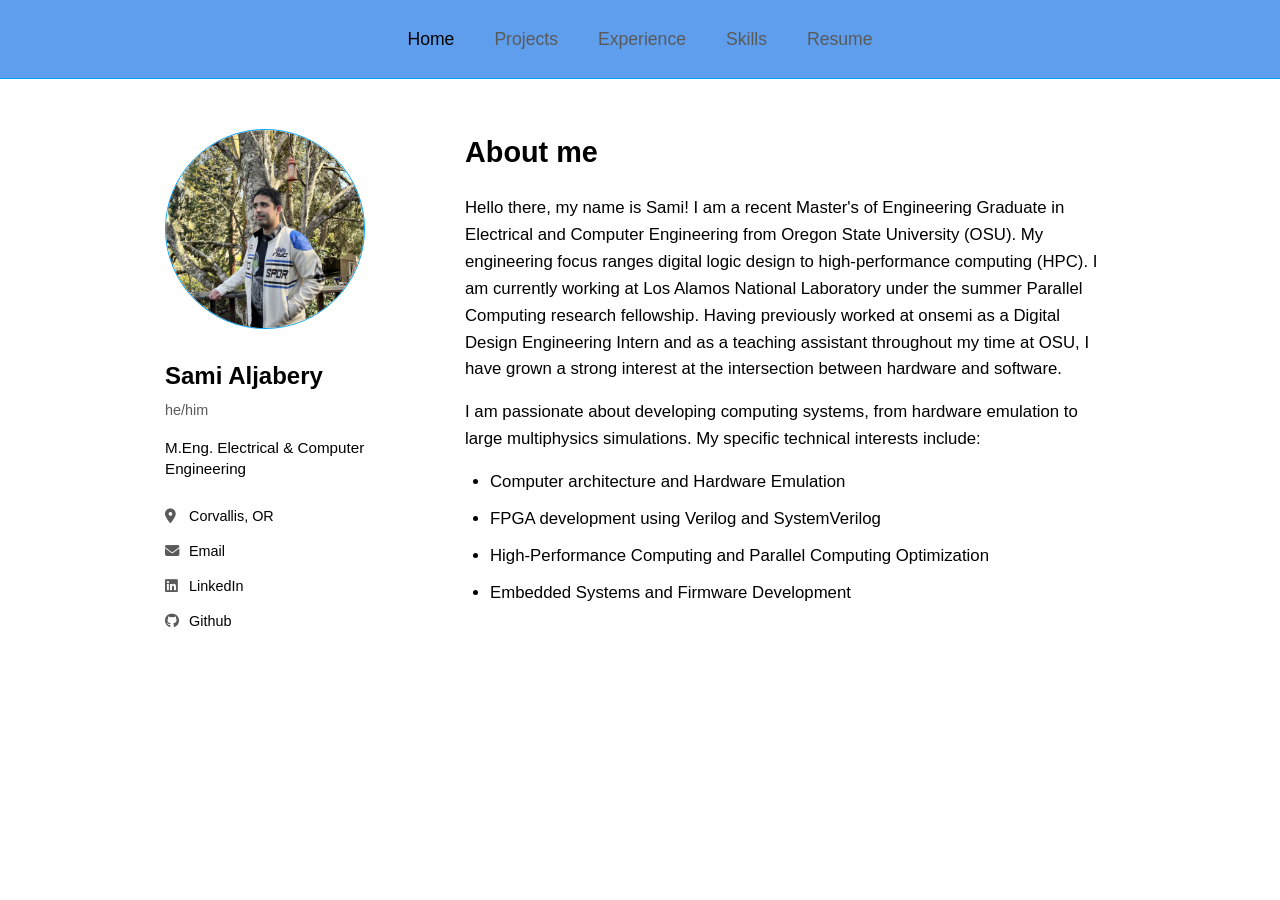
==== index.html @ 1bad9d56 "Changes to home page" ====
<!DOCTYPE html>
<html lang="en">
<head>
<meta charset="UTF-8">
<meta name="viewport" content="width=device-width, initial-scale=1.0">
<title>Sami Aljabery — Portfolio</title>
<link rel="stylesheet" href="style.css">
<!-- FontAwesome for the sidebar icons -->
<link rel="stylesheet" href="https://cdnjs.cloudflare.com/ajax/libs/font-awesome/6.4.0/css/all.min.css">
</head>
<body>

<nav>
    <div class="nav-inner">
        <a href="index.html" class="active">Home</a>
        <a href="projects.html">Projects</a>
        <a href="experience.html">Experience</a>
        <a href="skills.html">Skills</a>
        <a href="assets/Sami_Aljabery_Resume.pdf" target="_blank" rel="noopener">Resume</a>
    </div>
</nav>

<div class="container">
    <!-- Left Sidebar -->
    <aside class="sidebar">
        <!-- Make sure to place a square image in your assets folder -->
        <img src="assets/IMG_7011.jpg" alt="Sami Aljabery" class="profile-pic">
        <h2>Sami Aljabery</h2>
        <p class="pronouns">he/him</p>
        <p class="title">M.Eng. Electrical & Computer Engineering</p>
        
        <div class="contact-links">
            <p><i class="fas fa-map-marker-alt"></i> Corvallis, OR</p>
            <p><i class="fas fa-envelope"></i> <a href="mailto:aljasam04@gmail.com">Email</a></p>
            <p><i class="fab fa-linkedin"></i> <a href="https://www.linkedin.com/in/samialjabery">LinkedIn</a></p>
            <p><i class="fab fa-github"></i> <a href="https://github.com/Aljabmuj">Github</a></p>
        </div>
    </aside>

    <!-- Right Main Content -->
    <main class="content">
        <h1>About me</h1>
        <p>
            Hello there, my name is Sami! I am a recent Master's of Engineering Graduate in Electrical and Computer Engineering from Oregon State University (OSU). My engineering focus ranges digital logic design to high-performance computing (HPC). I am currently working at Los Alamos National Laboratory under the summer Parallel Computing research fellowship. Having previously worked at onsemi as a Digital Design Engineering Intern and as a teaching assistant throughout my time at OSU, I have grown a strong interest at the intersection between hardware and software.
        </p>
        <p>
            I am passionate about developing computing systems, from hardware emulation to large multiphysics simulations. My specific technical interests include:
        </p>
        
        <ul>
            <li>Computer architecture and Hardware Emulation</li>
            <li>FPGA development using Verilog and SystemVerilog</li>
            <li>High-Performance Computing and Parallel Computing Optimization</li>
            <li>Embedded Systems and Firmware Development</li>
        </ul>
    </main>
</div>

</body>
</html>
---- style.css ----
/* Core Variables & Typography */
:root {
    --text-main: #000000;
    --text-light: #5a5a5a;
    --link-color: #3b82f6; /* A clean, accessible blue for links */
    --bg-color: #ffffff;
    --border-color: #00a2ff;
    --sans: "Inter", -apple-system, BlinkMacSystemFont, "Segoe UI", Roboto, Helvetica, Arial, sans-serif;
}

* { 
    margin: 0; 
    padding: 0; 
    box-sizing: border-box; 
}

body {
    font-family: var(--sans);
    background-color: var(--bg-color);
    color: var(--text-main);
    line-height: 1.6;
    -webkit-font-smoothing: antialiased;
}

/* Top Navigation */
nav {
    border-bottom: 1px solid var(--border-color);
    padding: 25px 0;
    background: #5e9eed;
}

.nav-inner {
    max-width: 1100px;
    margin: 0 auto;
    display: flex;
    justify-content: center;
    gap: 40px;
}

.nav-inner a {
    text-decoration: none;
    color: var(--text-light);
    font-size: 1.1rem;
    transition: color 0.2s ease;
}

.nav-inner a.active, .nav-inner a:hover {
    color: var(--text-main);
    font-weight: 500;
}

/* Main Layout Grid */
.container {
    max-width: 1000px;
    margin: 50px auto;
    display: flex;
    gap: 60px;
    padding: 0 25px;
}

/* Left Sidebar */
.sidebar {
    flex: 0 0 240px;
}

.profile-pic {
    width: 200px;
    height: 200px;
    border-radius: 50%;
    object-fit: cover;
    margin-bottom: 20px;
    border: 1px solid var(--border-color);
}

.sidebar h2 {
    font-size: 1.5rem;
    font-weight: 700;
    margin-bottom: 4px;
}

.pronouns {
    color: var(--text-light);
    font-size: 0.9rem;
    margin-bottom: 15px;
}

.title {
    font-size: 0.95rem;
    margin-bottom: 25px;
    color: var(--text-main);
    line-height: 1.4;
}

/* Sidebar Icon List */
.contact-links p {
    font-size: 0.9rem;
    margin-bottom: 12px;
    color: var(--text-main);
    display: flex;
    align-items: center;
}

.contact-links i {
    width: 24px; /* Ensures icons align perfectly vertically */
    color: var(--text-light);
}

.contact-links a {
    text-decoration: none;
    color: var(--text-main);
}

.contact-links a:hover {
    text-decoration: underline;
}

/* Right Content Area */
.content {
    flex: 1;
}

.content h1 {
    font-size: 1.8rem;
    font-weight: 700;
    margin-bottom: 20px;
    color: var(--text-main);
}

.content h1:not(:first-child) {
    margin-top: 40px;
}

.content p {
    margin-bottom: 16px;
    font-size: 1.05rem;
    color: var(--text-main);
}

.content ul {
    margin-left: 25px;
    margin-bottom: 30px;
}

.content li {
    margin-bottom: 10px;
    font-size: 1.05rem;
    color: var(--text-main);
}

.content a {
    color: var(--link-color);
    text-decoration: none;
}

.content a:hover {
    text-decoration: underline;
}

/* Mobile Responsiveness */
@media (max-width: 768px) {
    .container {
        flex-direction: column;
        align-items: center;
        gap: 40px;
    }
    
    .sidebar {
        text-align: center;
    }
    
    .contact-links p {
        justify-content: center;
    }
    
    .nav-inner {
        gap: 20px;
        flex-wrap: wrap;
    }
}

/* --- Additions for Experience, Projects, and Skills --- */

.list-item {
    margin-bottom: 35px;
}

.item-header {
    display: flex;
    justify-content: space-between;
    align-items: baseline;
    margin-bottom: 5px;
    flex-wrap: wrap;
    gap: 10px;
}

.item-header h3 {
    font-size: 1.25rem;
    font-weight: 600;
    color: var(--text-main);
}

.date {
    font-size: 0.9rem;
    color: var(--text-light);
    white-space: nowrap;
}

.org {
    font-weight: 500;
    color: var(--text-main);
    margin-bottom: 8px;
    font-size: 1.05rem;
}

.award-badge {
    font-size: 0.75rem;
    color: #b48600;
    border: 1px solid #b48600;
    padding: 2px 8px;
    border-radius: 12px;
    margin-left: 10px;
    vertical-align: middle;
}

.chip-container {
    display: flex;
    flex-wrap: wrap;
    gap: 8px;
    margin-top: 10px;
}

.chip {
    background: #f8f9fa;
    color: var(--text-light);
    padding: 4px 12px;
    border-radius: 15px;
    font-size: 0.85rem;
    border: 1px solid var(--border-color);
}

.skills-grid {
    display: grid;
    grid-template-columns: repeat(auto-fit, minmax(220px, 1fr));
    gap: 30px;
    margin-top: 20px;
}

.skill-category h3 {
    font-size: 1.1rem;
    border-bottom: 1px solid var(--border-color);
    padding-bottom: 8px;
    margin-bottom: 15px;
}
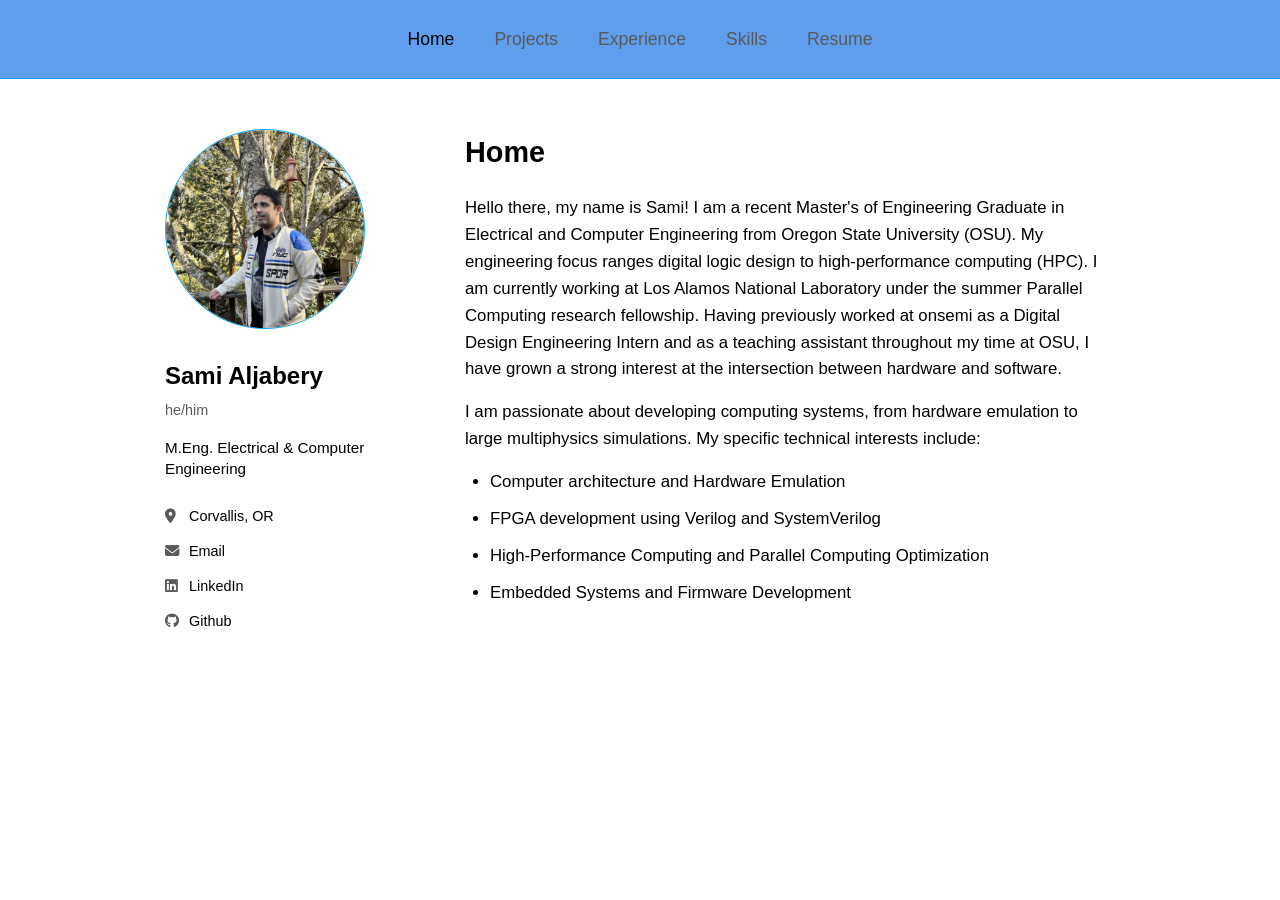
==== commit 2fa9d24e: "Enforce home page" ====
--- a/index.html
+++ b/index.html
@@ -39,7 +39,7 @@
 
     <!-- Right Main Content -->
     <main class="content">
-        <h1>About me</h1>
+        <h1>Home</h1>
         <p>
             Hello there, my name is Sami! I am a recent Master's of Engineering Graduate in Electrical and Computer Engineering from Oregon State University (OSU). My engineering focus ranges digital logic design to high-performance computing (HPC). I am currently working at Los Alamos National Laboratory under the summer Parallel Computing research fellowship. Having previously worked at onsemi as a Digital Design Engineering Intern and as a teaching assistant throughout my time at OSU, I have grown a strong interest at the intersection between hardware and software.
         </p>
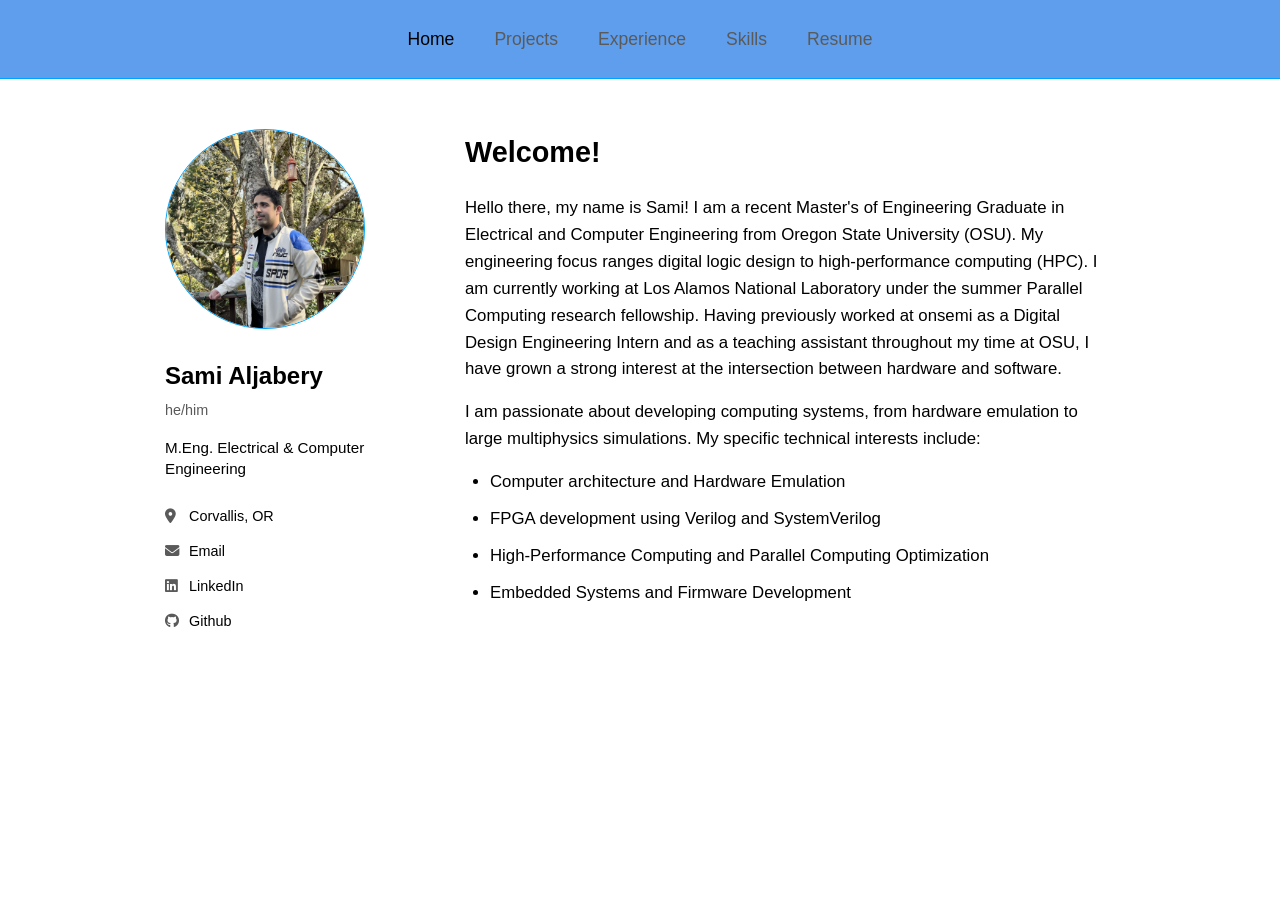
==== commit d975c756: "Welcome message" ====
--- a/index.html
+++ b/index.html
@@ -39,7 +39,7 @@
 
     <!-- Right Main Content -->
     <main class="content">
-        <h1>Home</h1>
+        <h1>Welcome!</h1>
         <p>
             Hello there, my name is Sami! I am a recent Master's of Engineering Graduate in Electrical and Computer Engineering from Oregon State University (OSU). My engineering focus ranges digital logic design to high-performance computing (HPC). I am currently working at Los Alamos National Laboratory under the summer Parallel Computing research fellowship. Having previously worked at onsemi as a Digital Design Engineering Intern and as a teaching assistant throughout my time at OSU, I have grown a strong interest at the intersection between hardware and software.
         </p>
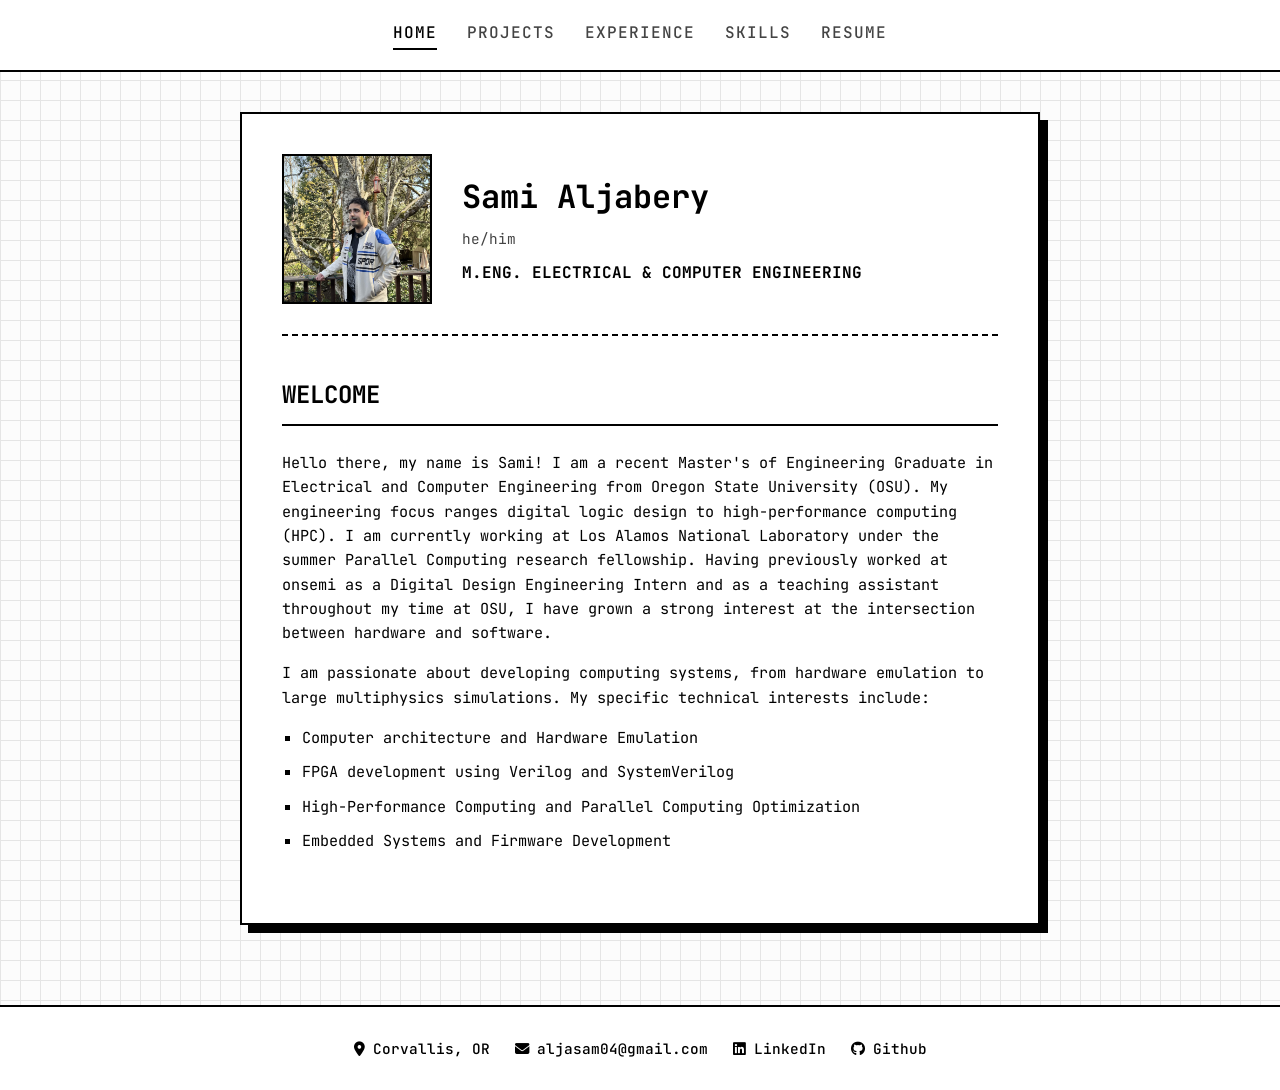
==== commit a93faccd: "new style" ====
--- a/index.html
+++ b/index.html
@@ -5,7 +5,6 @@
 <meta name="viewport" content="width=device-width, initial-scale=1.0">
 <title>Sami Aljabery — Portfolio</title>
 <link rel="stylesheet" href="style.css">
-<!-- FontAwesome for the sidebar icons -->
 <link rel="stylesheet" href="https://cdnjs.cloudflare.com/ajax/libs/font-awesome/6.4.0/css/all.min.css">
 </head>
 <body>
@@ -21,25 +20,17 @@
 </nav>
 
 <div class="container">
-    <!-- Left Sidebar -->
-    <aside class="sidebar">
-        <!-- Make sure to place a square image in your assets folder -->
+    <div class="hero">
         <img src="assets/IMG_7011.jpg" alt="Sami Aljabery" class="profile-pic">
-        <h2>Sami Aljabery</h2>
-        <p class="pronouns">he/him</p>
-        <p class="title">M.Eng. Electrical & Computer Engineering</p>
-        
-        <div class="contact-links">
-            <p><i class="fas fa-map-marker-alt"></i> Corvallis, OR</p>
-            <p><i class="fas fa-envelope"></i> <a href="mailto:aljasam04@gmail.com">Email</a></p>
-            <p><i class="fab fa-linkedin"></i> <a href="https://www.linkedin.com/in/samialjabery">LinkedIn</a></p>
-            <p><i class="fab fa-github"></i> <a href="https://github.com/Aljabmuj">Github</a></p>
+        <div class="hero-text">
+            <h1>Sami Aljabery</h1>
+            <p class="pronouns">he/him</p>
+            <p class="title">M.Eng. Electrical & Computer Engineering</p>
         </div>
-    </aside>
+    </div>
 
-    <!-- Right Main Content -->
     <main class="content">
-        <h1>Welcome!</h1>
+        <h1>Welcome</h1>
         <p>
             Hello there, my name is Sami! I am a recent Master's of Engineering Graduate in Electrical and Computer Engineering from Oregon State University (OSU). My engineering focus ranges digital logic design to high-performance computing (HPC). I am currently working at Los Alamos National Laboratory under the summer Parallel Computing research fellowship. Having previously worked at onsemi as a Digital Design Engineering Intern and as a teaching assistant throughout my time at OSU, I have grown a strong interest at the intersection between hardware and software.
         </p>
@@ -56,5 +47,14 @@
     </main>
 </div>
 
+<footer>
+    <div class="footer-inner">
+        <p><i class="fas fa-map-marker-alt"></i> Corvallis, OR</p>
+        <p><i class="fas fa-envelope"></i> <a href="mailto:aljasam04@gmail.com">aljasam04@gmail.com</a></p>
+        <p><i class="fab fa-linkedin"></i> <a href="https://www.linkedin.com/in/samialjabery">LinkedIn</a></p>
+        <p><i class="fab fa-github"></i> <a href="https://github.com/Aljabmuj">Github</a></p>
+    </div>
+</footer>
+
 </body>
-</html>
+</html>
--- a/style.css
+++ b/style.css
@@ -1,253 +1,298 @@
-/* Core Variables & Typography */
+/* Core Variables & Typography - Schematic Minimalist */
+@import url('https://fonts.googleapis.com/css2?family=JetBrains+Mono:wght@400;500;700&display=swap');
+
 :root {
     --text-main: #000000;
-    --text-light: #5a5a5a;
-    --link-color: #3b82f6; /* A clean, accessible blue for links */
+    --text-light: #444444;
+    --border-color: #000000;
     --bg-color: #ffffff;
-    --border-color: #00a2ff;
-    --sans: "Inter", -apple-system, BlinkMacSystemFont, "Segoe UI", Roboto, Helvetica, Arial, sans-serif;
+    --grid-color: #e5e5e5;
+    --mono: "JetBrains Mono", "Courier New", Courier, monospace;
 }
 
 * { 
     margin: 0; 
     padding: 0; 
     box-sizing: border-box; 
+    /* Force sharp edges for the schematic look */
+    border-radius: 0 !important; 
 }
 
 body {
-    font-family: var(--sans);
-    background-color: var(--bg-color);
+    font-family: var(--mono);
     color: var(--text-main);
     line-height: 1.6;
     -webkit-font-smoothing: antialiased;
+    /* Blueprint/Schematic Grid Background */
+    background-color: #fcfcfc;
+    background-image: 
+        linear-gradient(var(--grid-color) 1px, transparent 1px),
+        linear-gradient(90deg, var(--grid-color) 1px, transparent 1px);
+    background-size: 20px 20px;
+    display: flex;
+    flex-direction: column;
+    min-height: 100vh;
 }
 
 /* Top Navigation */
 nav {
-    border-bottom: 1px solid var(--border-color);
-    padding: 25px 0;
-    background: #5e9eed;
+    border-bottom: 2px solid var(--border-color);
+    padding: 20px 0;
+    background: var(--bg-color);
+    position: sticky;
+    top: 0;
+    z-index: 100;
 }
 
 .nav-inner {
-    max-width: 1100px;
+    max-width: 800px;
     margin: 0 auto;
     display: flex;
     justify-content: center;
-    gap: 40px;
+    gap: 30px;
+    flex-wrap: wrap;
+    padding: 0 20px;
 }
 
 .nav-inner a {
     text-decoration: none;
     color: var(--text-light);
-    font-size: 1.1rem;
-    transition: color 0.2s ease;
+    font-size: 1rem;
+    font-weight: 500;
+    text-transform: uppercase;
+    letter-spacing: 1px;
+    padding-bottom: 2px;
+    border-bottom: 2px solid transparent;
+    transition: all 0.2s ease;
 }
 
 .nav-inner a.active, .nav-inner a:hover {
     color: var(--text-main);
-    font-weight: 500;
-}
-
-/* Main Layout Grid */
+    border-bottom: 2px solid var(--border-color);
+}
+
+/* Main Layout Wrapper */
 .container {
-    max-width: 1000px;
-    margin: 50px auto;
-    display: flex;
-    gap: 60px;
-    padding: 0 25px;
-}
-
-/* Left Sidebar */
-.sidebar {
-    flex: 0 0 240px;
+    max-width: 800px;
+    margin: 40px auto;
+    padding: 40px;
+    background: var(--bg-color);
+    border: 2px solid var(--border-color);
+    box-shadow: 8px 8px 0px var(--border-color);
+    flex: 1; /* Pushes footer down */
+}
+
+/* Hero Section (Index Only) */
+.hero {
+    display: flex;
+    align-items: center;
+    gap: 30px;
+    margin-bottom: 40px;
+    padding-bottom: 30px;
+    border-bottom: 2px dashed var(--border-color);
 }
 
 .profile-pic {
-    width: 200px;
-    height: 200px;
-    border-radius: 50%;
+    width: 150px;
+    height: 150px;
     object-fit: cover;
-    margin-bottom: 20px;
-    border: 1px solid var(--border-color);
-}
-
-.sidebar h2 {
-    font-size: 1.5rem;
-    font-weight: 700;
-    margin-bottom: 4px;
-}
-
-.pronouns {
+    border: 2px solid var(--border-color);
+    /* Square profile pic for schematic look */
+}
+
+.hero h1 {
+    font-size: 2rem;
+    margin-top: 0;
+    margin-bottom: 5px;
+}
+
+.hero .pronouns {
     color: var(--text-light);
     font-size: 0.9rem;
-    margin-bottom: 15px;
-}
-
-.title {
-    font-size: 0.95rem;
+    margin-bottom: 10px;
+}
+
+.hero .title {
+    font-size: 1rem;
+    font-weight: 700;
+    text-transform: uppercase;
+}
+
+/* Content Area */
+.content h1 {
+    font-size: 1.5rem;
+    font-weight: 700;
+    text-transform: uppercase;
+    border-bottom: 2px solid var(--border-color);
+    padding-bottom: 10px;
     margin-bottom: 25px;
-    color: var(--text-main);
-    line-height: 1.4;
-}
-
-/* Sidebar Icon List */
-.contact-links p {
-    font-size: 0.9rem;
-    margin-bottom: 12px;
-    color: var(--text-main);
-    display: flex;
-    align-items: center;
-}
-
-.contact-links i {
-    width: 24px; /* Ensures icons align perfectly vertically */
-    color: var(--text-light);
-}
-
-.contact-links a {
-    text-decoration: none;
-    color: var(--text-main);
-}
-
-.contact-links a:hover {
-    text-decoration: underline;
-}
-
-/* Right Content Area */
-.content {
-    flex: 1;
-}
-
-.content h1 {
-    font-size: 1.8rem;
-    font-weight: 700;
-    margin-bottom: 20px;
-    color: var(--text-main);
-}
-
-.content h1:not(:first-child) {
     margin-top: 40px;
+}
+
+.content h1:first-child {
+    margin-top: 0;
 }
 
 .content p {
     margin-bottom: 16px;
-    font-size: 1.05rem;
-    color: var(--text-main);
+    font-size: 0.95rem;
 }
 
 .content ul {
-    margin-left: 25px;
+    margin-left: 20px;
     margin-bottom: 30px;
+    list-style-type: square;
 }
 
 .content li {
     margin-bottom: 10px;
-    font-size: 1.05rem;
-    color: var(--text-main);
+    font-size: 0.95rem;
 }
 
 .content a {
-    color: var(--link-color);
+    color: var(--text-main);
+    text-decoration: underline;
+    font-weight: 700;
+}
+
+.content a:hover {
+    background-color: var(--text-main);
+    color: var(--bg-color);
     text-decoration: none;
 }
 
-.content a:hover {
+/* List Items (Experience & Projects) */
+.list-item {
+    margin-bottom: 40px;
+}
+
+.item-header {
+    display: flex;
+    justify-content: space-between;
+    align-items: baseline;
+    margin-bottom: 5px;
+    flex-wrap: wrap;
+    gap: 10px;
+}
+
+.item-header h3 {
+    font-size: 1.1rem;
+    font-weight: 700;
+}
+
+.date {
+    font-size: 0.85rem;
+    font-weight: 700;
+    color: var(--text-main);
+    background: #e5e5e5;
+    padding: 2px 8px;
+    border: 1px solid var(--border-color);
+    white-space: nowrap;
+}
+
+.org {
+    font-weight: 700;
+    text-transform: uppercase;
+    color: var(--text-light);
+    margin-bottom: 12px;
+    font-size: 0.9rem;
+    letter-spacing: 0.5px;
+}
+
+.award-badge {
+    font-size: 0.75rem;
+    text-transform: uppercase;
+    font-weight: 700;
+    border: 1px dashed var(--border-color);
+    padding: 2px 8px;
+    margin-left: 10px;
+    vertical-align: middle;
+}
+
+/* Chips / Tech Stack */
+.chip-container {
+    display: flex;
+    flex-wrap: wrap;
+    gap: 8px;
+    margin-top: 15px;
+}
+
+.chip {
+    background: var(--bg-color);
+    color: var(--text-main);
+    padding: 4px 10px;
+    font-size: 0.8rem;
+    font-weight: 700;
+    text-transform: uppercase;
+    border: 1px solid var(--border-color);
+}
+
+/* Skills Grid */
+.skills-grid {
+    display: grid;
+    grid-template-columns: repeat(auto-fit, minmax(250px, 1fr));
+    gap: 30px;
+    margin-top: 20px;
+}
+
+.skill-category h3 {
+    font-size: 1rem;
+    text-transform: uppercase;
+    border-bottom: 1px dashed var(--border-color);
+    padding-bottom: 8px;
+    margin-bottom: 15px;
+}
+
+/* Global Footer */
+footer {
+    background: var(--bg-color);
+    border-top: 2px solid var(--border-color);
+    padding: 30px 20px;
+    margin-top: 40px;
+}
+
+.footer-inner {
+    max-width: 800px;
+    margin: 0 auto;
+    display: flex;
+    justify-content: center;
+    gap: 25px;
+    flex-wrap: wrap;
+}
+
+.footer-inner p {
+    font-size: 0.9rem;
+    display: flex;
+    align-items: center;
+    gap: 8px;
+    font-weight: 500;
+}
+
+.footer-inner a {
+    color: var(--text-main);
+    text-decoration: none;
+}
+
+.footer-inner a:hover {
     text-decoration: underline;
 }
 
 /* Mobile Responsiveness */
 @media (max-width: 768px) {
     .container {
-        flex-direction: column;
-        align-items: center;
-        gap: 40px;
+        margin: 20px;
+        padding: 25px;
+        box-shadow: 4px 4px 0px var(--border-color);
     }
     
-    .sidebar {
+    .hero {
+        flex-direction: column;
         text-align: center;
     }
     
-    .contact-links p {
-        justify-content: center;
+    .footer-inner {
+        flex-direction: column;
+        align-items: center;
+        gap: 15px;
     }
-    
-    .nav-inner {
-        gap: 20px;
-        flex-wrap: wrap;
-    }
-}
-
-/* --- Additions for Experience, Projects, and Skills --- */
-
-.list-item {
-    margin-bottom: 35px;
-}
-
-.item-header {
-    display: flex;
-    justify-content: space-between;
-    align-items: baseline;
-    margin-bottom: 5px;
-    flex-wrap: wrap;
-    gap: 10px;
-}
-
-.item-header h3 {
-    font-size: 1.25rem;
-    font-weight: 600;
-    color: var(--text-main);
-}
-
-.date {
-    font-size: 0.9rem;
-    color: var(--text-light);
-    white-space: nowrap;
-}
-
-.org {
-    font-weight: 500;
-    color: var(--text-main);
-    margin-bottom: 8px;
-    font-size: 1.05rem;
-}
-
-.award-badge {
-    font-size: 0.75rem;
-    color: #b48600;
-    border: 1px solid #b48600;
-    padding: 2px 8px;
-    border-radius: 12px;
-    margin-left: 10px;
-    vertical-align: middle;
-}
-
-.chip-container {
-    display: flex;
-    flex-wrap: wrap;
-    gap: 8px;
-    margin-top: 10px;
-}
-
-.chip {
-    background: #f8f9fa;
-    color: var(--text-light);
-    padding: 4px 12px;
-    border-radius: 15px;
-    font-size: 0.85rem;
-    border: 1px solid var(--border-color);
-}
-
-.skills-grid {
-    display: grid;
-    grid-template-columns: repeat(auto-fit, minmax(220px, 1fr));
-    gap: 30px;
-    margin-top: 20px;
-}
-
-.skill-category h3 {
-    font-size: 1.1rem;
-    border-bottom: 1px solid var(--border-color);
-    padding-bottom: 8px;
-    margin-bottom: 15px;
-}
+}
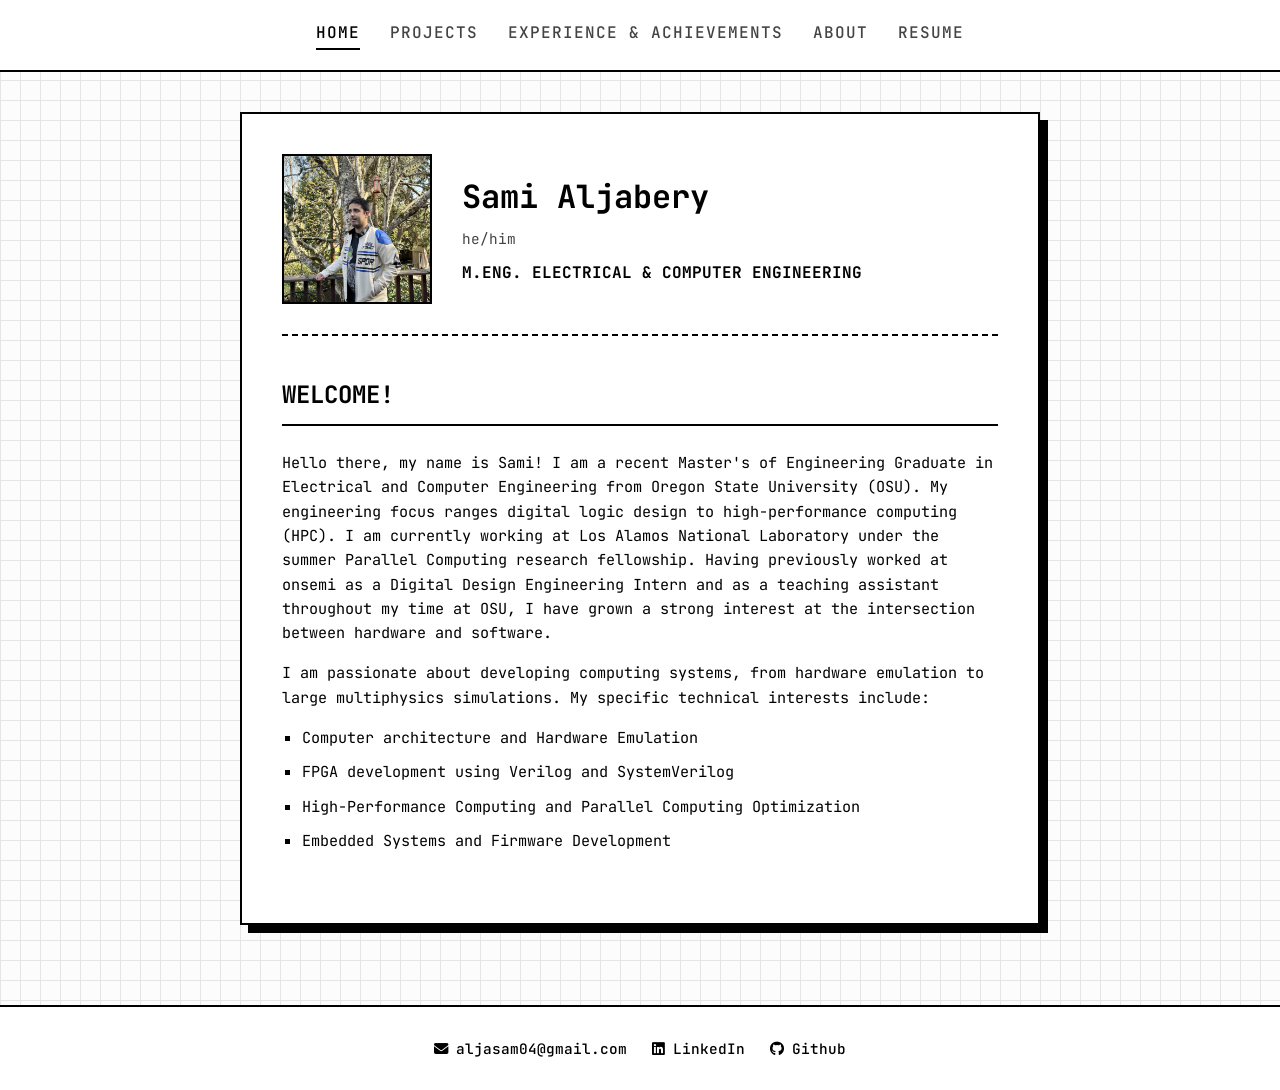
==== commit f7f460f0: "Updated experience to include awards" ====
--- a/index.html
+++ b/index.html
@@ -13,8 +13,8 @@
     <div class="nav-inner">
         <a href="index.html" class="active">Home</a>
         <a href="projects.html">Projects</a>
-        <a href="experience.html">Experience</a>
-        <a href="skills.html">Skills</a>
+        <a href="experience.html">Experience & Achievements</a>
+        <a href="skills.html">About</a>
         <a href="assets/Sami_Aljabery_Resume.pdf" target="_blank" rel="noopener">Resume</a>
     </div>
 </nav>
@@ -30,7 +30,7 @@
     </div>
 
     <main class="content">
-        <h1>Welcome</h1>
+        <h1>Welcome!</h1>
         <p>
             Hello there, my name is Sami! I am a recent Master's of Engineering Graduate in Electrical and Computer Engineering from Oregon State University (OSU). My engineering focus ranges digital logic design to high-performance computing (HPC). I am currently working at Los Alamos National Laboratory under the summer Parallel Computing research fellowship. Having previously worked at onsemi as a Digital Design Engineering Intern and as a teaching assistant throughout my time at OSU, I have grown a strong interest at the intersection between hardware and software.
         </p>
@@ -49,7 +49,6 @@
 
 <footer>
     <div class="footer-inner">
-        <p><i class="fas fa-map-marker-alt"></i> Corvallis, OR</p>
         <p><i class="fas fa-envelope"></i> <a href="mailto:aljasam04@gmail.com">aljasam04@gmail.com</a></p>
         <p><i class="fab fa-linkedin"></i> <a href="https://www.linkedin.com/in/samialjabery">LinkedIn</a></p>
         <p><i class="fab fa-github"></i> <a href="https://github.com/Aljabmuj">Github</a></p>
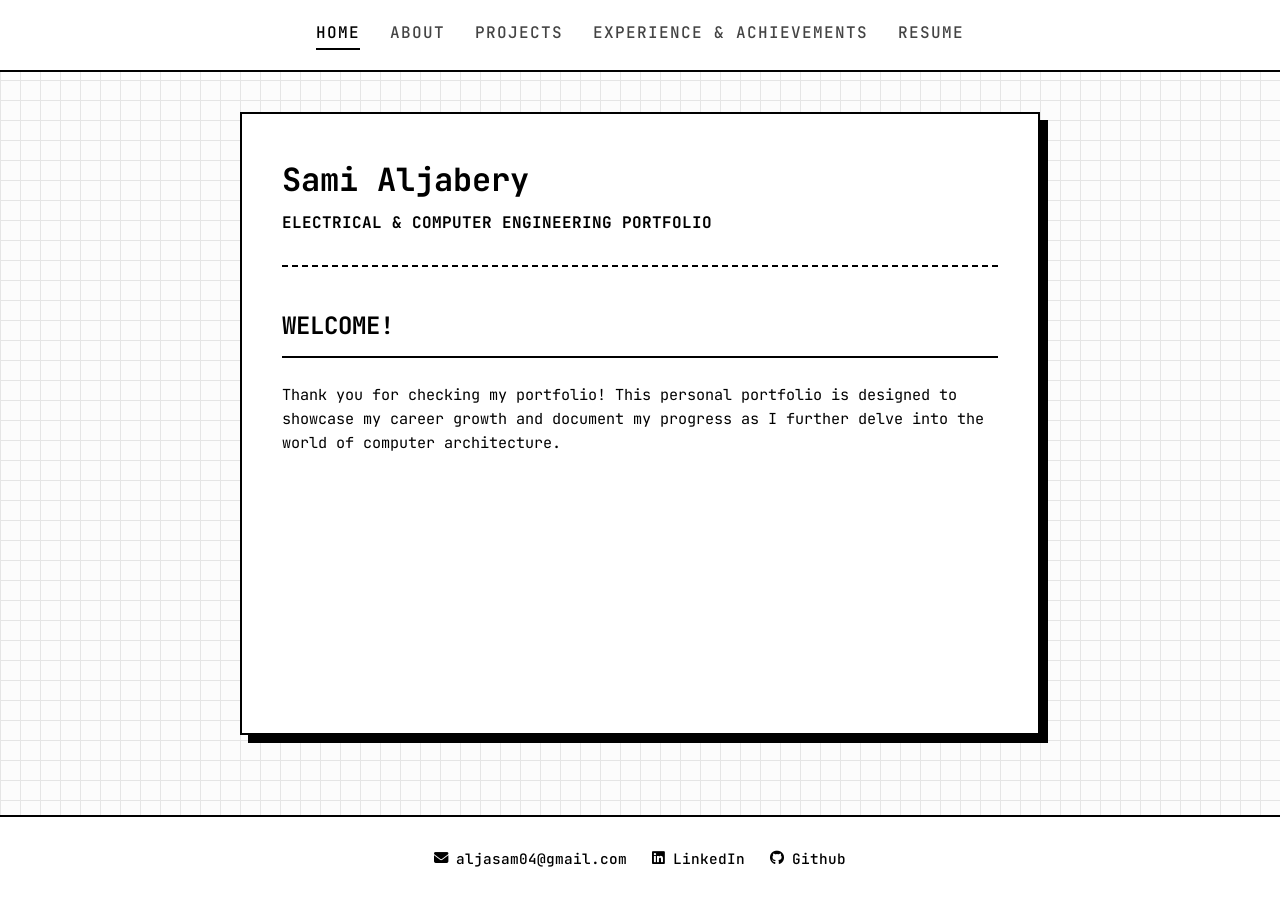
==== commit 4f6ff234: "Added about section" ====
--- a/index.html
+++ b/index.html
@@ -12,38 +12,30 @@
 <nav>
     <div class="nav-inner">
         <a href="index.html" class="active">Home</a>
+        <a href="about.html">About</a>
         <a href="projects.html">Projects</a>
         <a href="experience.html">Experience & Achievements</a>
-        <a href="skills.html">About</a>
         <a href="assets/Sami_Aljabery_Resume.pdf" target="_blank" rel="noopener">Resume</a>
     </div>
 </nav>
 
 <div class="container">
     <div class="hero">
-        <img src="assets/IMG_7011.jpg" alt="Sami Aljabery" class="profile-pic">
         <div class="hero-text">
             <h1>Sami Aljabery</h1>
-            <p class="pronouns">he/him</p>
-            <p class="title">M.Eng. Electrical & Computer Engineering</p>
+            <p class="title">Electrical & Computer Engineering Portfolio</p>
         </div>
     </div>
 
     <main class="content">
         <h1>Welcome!</h1>
         <p>
-            Hello there, my name is Sami! I am a recent Master's of Engineering Graduate in Electrical and Computer Engineering from Oregon State University (OSU). My engineering focus ranges digital logic design to high-performance computing (HPC). I am currently working at Los Alamos National Laboratory under the summer Parallel Computing research fellowship. Having previously worked at onsemi as a Digital Design Engineering Intern and as a teaching assistant throughout my time at OSU, I have grown a strong interest at the intersection between hardware and software.
+            Thank you for checking my portfolio! This personal portfolio is designed to showcase my career growth and document my progress as I further delve into the world of computer architecture. 
         </p>
         <p>
-            I am passionate about developing computing systems, from hardware emulation to large multiphysics simulations. My specific technical interests include:
+            
         </p>
         
-        <ul>
-            <li>Computer architecture and Hardware Emulation</li>
-            <li>FPGA development using Verilog and SystemVerilog</li>
-            <li>High-Performance Computing and Parallel Computing Optimization</li>
-            <li>Embedded Systems and Firmware Development</li>
-        </ul>
     </main>
 </div>
 
